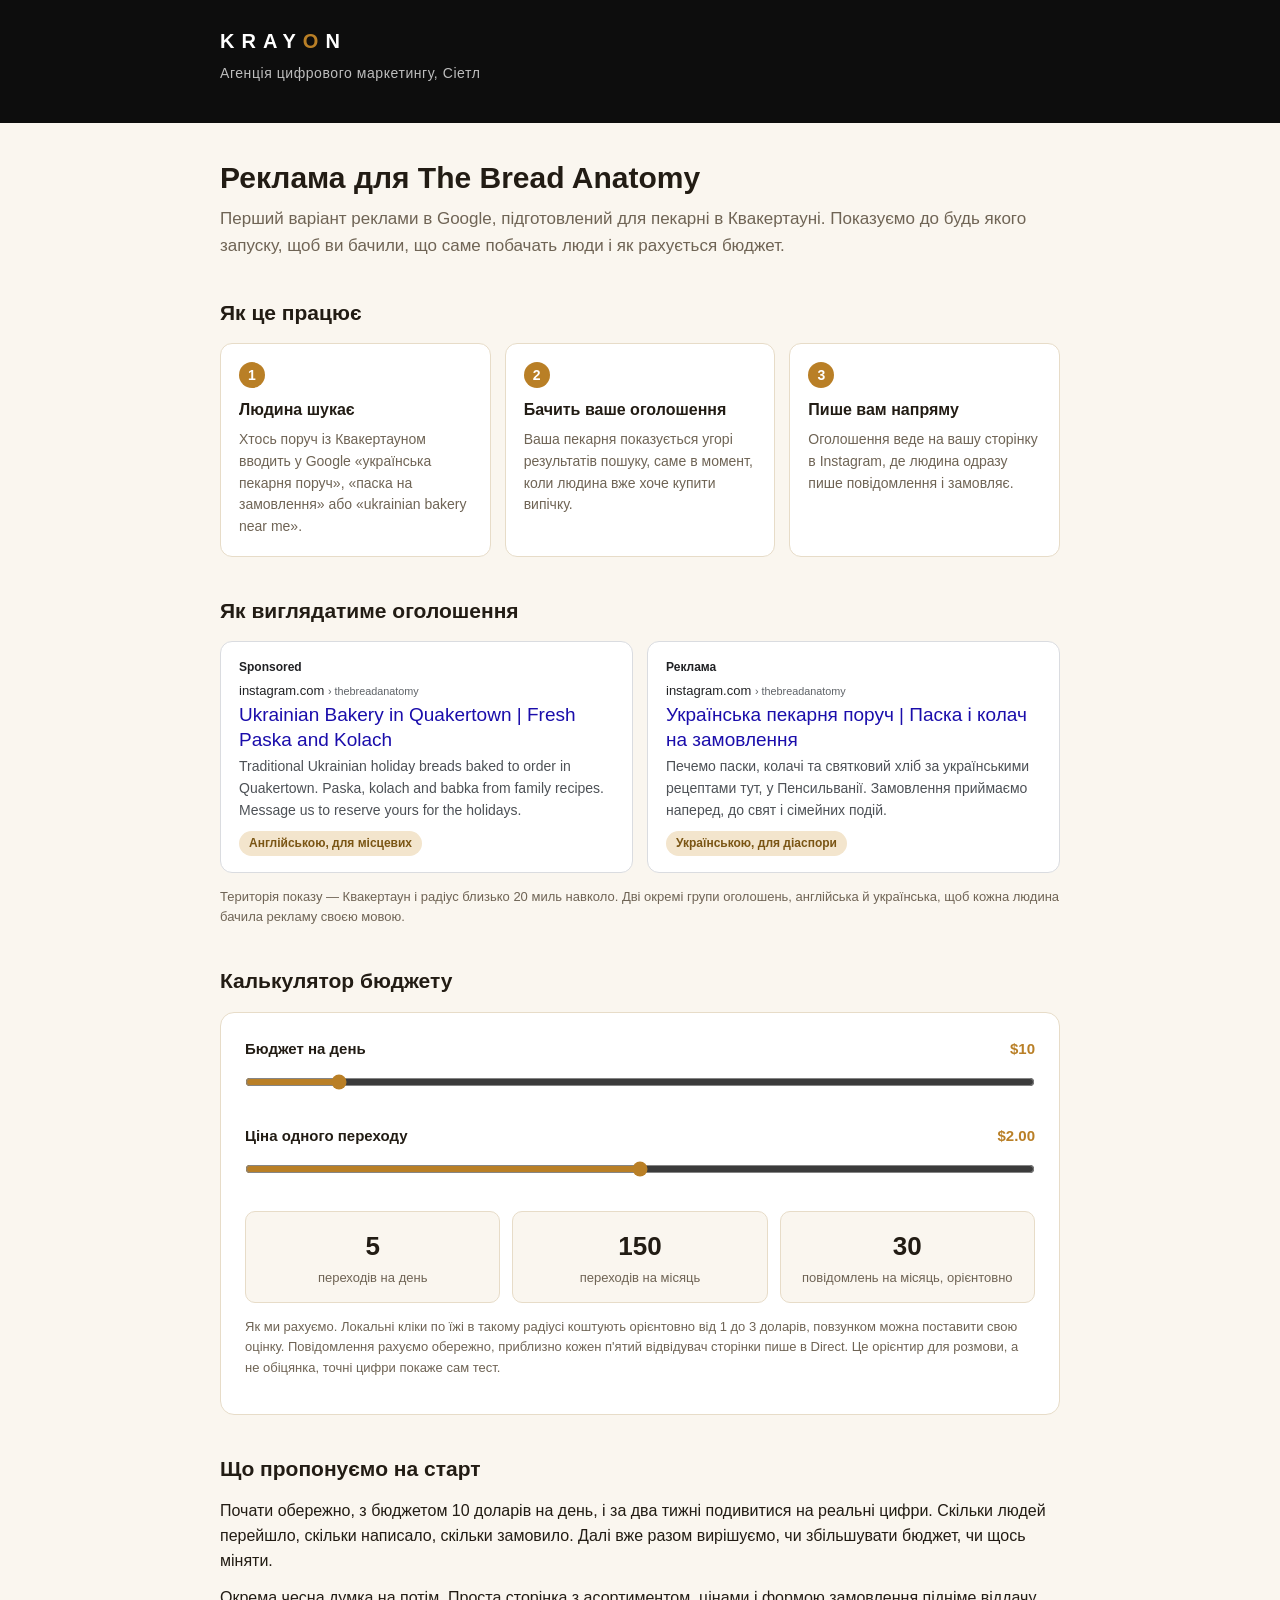
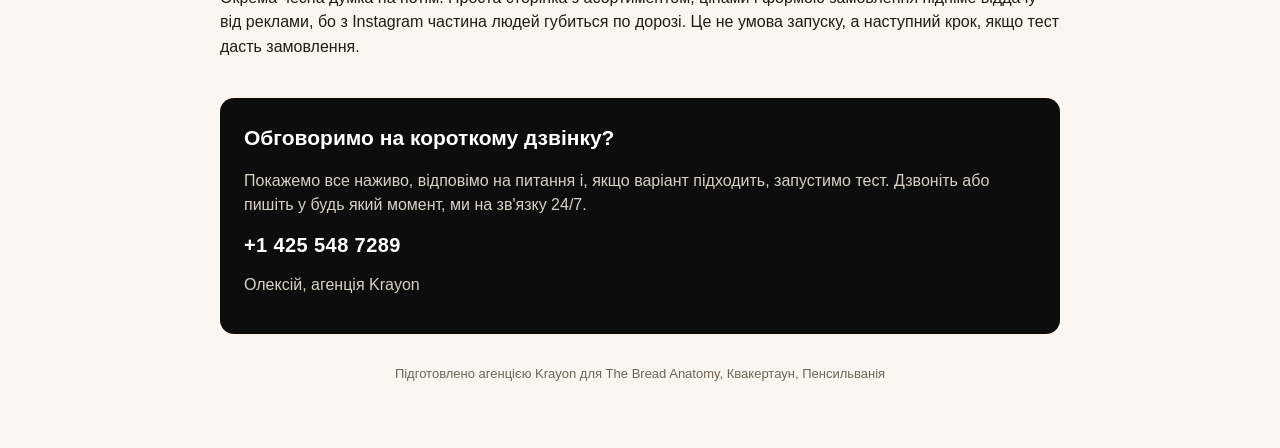
==== presentation/bread-anatomy/index.html @ 9ce0eb6d "Krayon demos site files (small batch 1/1)" ====
<!DOCTYPE html>
<html lang="uk">
<head>
<meta charset="UTF-8">
<meta name="viewport" content="width=device-width, initial-scale=1.0">
<title>Реклама для The Bread Anatomy — презентація Krayon</title>
<style>
  :root{
    --bg:#faf6ef; --card:#ffffff; --ink:#221c14; --muted:#6f6455;
    --accent:#b97f26; --accent-soft:#f3e5cd; --line:#e7dcc8;
    --ad-blue:#1a0dab; --ad-green:#006621;
  }
  *{box-sizing:border-box; margin:0; padding:0;}
  body{font-family:-apple-system,"Segoe UI",Roboto,"Helvetica Neue",Arial,sans-serif; background:var(--bg); color:var(--ink); line-height:1.55;}
  .wrap{max-width:880px; margin:0 auto; padding:0 20px 64px;}
  header{background:#0d0d0d; color:#fff; padding:26px 0; margin-bottom:36px;}
  header .wrap{padding-bottom:0;}
  .logo{font-weight:800; letter-spacing:.35em; font-size:20px;}
  .logo span{color:var(--accent);}
  header p{color:#bdbdbd; font-size:14px; margin-top:6px; letter-spacing:.04em;}
  h1{font-size:30px; line-height:1.25; margin-bottom:10px;}
  .lead{font-size:17px; color:var(--muted); margin-bottom:30px;}
  h2{font-size:21px; margin:38px 0 14px;}
  p{margin-bottom:12px;}
  .steps{display:grid; grid-template-columns:repeat(3,1fr); gap:14px;}
  .step{background:var(--card); border:1px solid var(--line); border-radius:12px; padding:18px;}
  .step .num{display:inline-block; background:var(--accent); color:#fff; width:26px; height:26px; border-radius:50%; text-align:center; line-height:26px; font-weight:700; font-size:14px; margin-bottom:10px;}
  .step h3{font-size:16px; margin-bottom:6px;}
  .step p{font-size:14px; color:var(--muted); margin:0;}
  .ads{display:grid; grid-template-columns:1fr 1fr; gap:14px;}
  .ad{background:#fff; border:1px solid #dadce0; border-radius:12px; padding:16px 18px; font-family:Arial,sans-serif;}
  .ad .sponsored{font-size:12px; font-weight:700; color:#202124; margin-bottom:4px;}
  .ad .url{font-size:13px; color:#202124; margin-bottom:2px;}
  .ad .url small{color:#5f6368;}
  .ad .head{font-size:19px; color:var(--ad-blue); line-height:1.3; margin:2px 0 4px;}
  .ad .desc{font-size:14px; color:#4d5156;}
  .ad .tag{display:inline-block; margin-top:10px; font-size:12px; background:var(--accent-soft); color:#7a5514; border-radius:20px; padding:3px 10px; font-weight:600;}
  .calc{background:var(--card); border:1px solid var(--line); border-radius:14px; padding:24px;}
  .calc .row{margin-bottom:20px;}
  .calc label{display:flex; justify-content:space-between; font-weight:600; font-size:15px; margin-bottom:8px;}
  .calc label output{color:var(--accent); font-weight:800;}
  input[type=range]{width:100%; accent-color:var(--accent); height:28px;}
  .results{display:grid; grid-template-columns:repeat(3,1fr); gap:12px; margin-top:6px;}
  .res{background:var(--bg); border:1px solid var(--line); border-radius:10px; padding:14px; text-align:center;}
  .res .big{font-size:26px; font-weight:800; color:var(--ink);}
  .res .cap{font-size:13px; color:var(--muted); margin-top:2px;}
  .note{font-size:13px; color:var(--muted); margin-top:14px;}
  .next{background:#0d0d0d; color:#f2ede3; border-radius:14px; padding:24px; margin-top:38px;}
  .next h2{color:#fff; margin-top:0;}
  .next p{color:#d8d2c6;}
  .next .phone{font-size:20px; font-weight:800; color:#fff; letter-spacing:.02em;}
  footer{margin-top:30px; font-size:13px; color:var(--muted); text-align:center;}
  @media (max-width:700px){
    .steps,.ads,.results{grid-template-columns:1fr;}
    h1{font-size:25px;}
  }
</style>
</head>
<body>

<header>
  <div class="wrap">
    <div class="logo">KRAY<span>O</span>N</div>
    <p>Агенція цифрового маркетингу, Сіетл</p>
  </div>
</header>

<div class="wrap">

  <h1>Реклама для The Bread Anatomy</h1>
  <p class="lead">Перший варіант реклами в Google, підготовлений для пекарні в Квакертауні. Показуємо до будь якого запуску, щоб ви бачили, що саме побачать люди і як рахується бюджет.</p>

  <h2>Як це працює</h2>
  <div class="steps">
    <div class="step">
      <span class="num">1</span>
      <h3>Людина шукає</h3>
      <p>Хтось поруч із Квакертауном вводить у Google «українська пекарня поруч», «паска на замовлення» або «ukrainian bakery near me».</p>
    </div>
    <div class="step">
      <span class="num">2</span>
      <h3>Бачить ваше оголошення</h3>
      <p>Ваша пекарня показується угорі результатів пошуку, саме в момент, коли людина вже хоче купити випічку.</p>
    </div>
    <div class="step">
      <span class="num">3</span>
      <h3>Пише вам напряму</h3>
      <p>Оголошення веде на вашу сторінку в Instagram, де людина одразу пише повідомлення і замовляє.</p>
    </div>
  </div>

  <h2>Як виглядатиме оголошення</h2>
  <div class="ads">
    <div class="ad">
      <div class="sponsored">Sponsored</div>
      <div class="url">instagram.com <small>› thebreadanatomy</small></div>
      <div class="head">Ukrainian Bakery in Quakertown | Fresh Paska and Kolach</div>
      <div class="desc">Traditional Ukrainian holiday breads baked to order in Quakertown. Paska, kolach and babka from family recipes. Message us to reserve yours for the holidays.</div>
      <span class="tag">Англійською, для місцевих</span>
    </div>
    <div class="ad">
      <div class="sponsored">Реклама</div>
      <div class="url">instagram.com <small>› thebreadanatomy</small></div>
      <div class="head">Українська пекарня поруч | Паска і колач на замовлення</div>
      <div class="desc">Печемо паски, колачі та святковий хліб за українськими рецептами тут, у Пенсильванії. Замовлення приймаємо наперед, до свят і сімейних подій.</div>
      <span class="tag">Українською, для діаспори</span>
    </div>
  </div>
  <p class="note">Територія показу — Квакертаун і радіус близько 20 миль навколо. Дві окремі групи оголошень, англійська й українська, щоб кожна людина бачила рекламу своєю мовою.</p>

  <h2>Калькулятор бюджету</h2>
  <div class="calc">
    <div class="row">
      <label>Бюджет на день <output id="budgetOut">$10</output></label>
      <input type="range" id="budget" min="5" max="50" step="1" value="10">
    </div>
    <div class="row">
      <label>Ціна одного переходу <output id="cpcOut">$2.00</output></label>
      <input type="range" id="cpc" min="1" max="3" step="0.25" value="2">
    </div>
    <div class="results">
      <div class="res"><div class="big" id="clicksDay">5</div><div class="cap">переходів на день</div></div>
      <div class="res"><div class="big" id="clicksMonth">150</div><div class="cap">переходів на місяць</div></div>
      <div class="res"><div class="big" id="msgsMonth">30</div><div class="cap">повідомлень на місяць, орієнтовно</div></div>
    </div>
    <p class="note">Як ми рахуємо. Локальні кліки по їжі в такому радіусі коштують орієнтовно від 1 до 3 доларів, повзунком можна поставити свою оцінку. Повідомлення рахуємо обережно, приблизно кожен п'ятий відвідувач сторінки пише в Direct. Це орієнтир для розмови, а не обіцянка, точні цифри покаже сам тест.</p>
  </div>

  <h2>Що пропонуємо на старт</h2>
  <p>Почати обережно, з бюджетом 10 доларів на день, і за два тижні подивитися на реальні цифри. Скільки людей перейшло, скільки написало, скільки замовило. Далі вже разом вирішуємо, чи збільшувати бюджет, чи щось міняти.</p>
  <p>Окрема чесна думка на потім. Проста сторінка з асортиментом, цінами і формою замовлення підніме віддачу від реклами, бо з Instagram частина людей губиться по дорозі. Це не умова запуску, а наступний крок, якщо тест дасть замовлення.</p>

  <div class="next">
    <h2>Обговоримо на короткому дзвінку?</h2>
    <p>Покажемо все наживо, відповімо на питання і, якщо варіант підходить, запустимо тест. Дзвоніть або пишіть у будь який момент, ми на зв'язку 24/7.</p>
    <p class="phone">+1 425 548 7289</p>
    <p>Олексій, агенція Krayon</p>
  </div>

  <footer>Підготовлено агенцією Krayon для The Bread Anatomy, Квакертаун, Пенсильванія</footer>

</div>

<script>
  var budget = document.getElementById('budget');
  var cpc = document.getElementById('cpc');
  function fmt(n){ return n.toLocaleString('uk-UA'); }
  function calc(){
    var b = parseFloat(budget.value);
    var c = parseFloat(cpc.value);
    document.getElementById('budgetOut').textContent = '$' + b;
    document.getElementById('cpcOut').textContent = '$' + c.toFixed(2);
    var perDay = b / c;
    var perMonth = perDay * 30;
    document.getElementById('clicksDay').textContent = fmt(Math.round(perDay));
    document.getElementById('clicksMonth').textContent = fmt(Math.round(perMonth));
    document.getElementById('msgsMonth').textContent = fmt(Math.round(perMonth / 5));
  }
  budget.addEventListener('input', calc);
  cpc.addEventListener('input', calc);
  calc();
</script>

</body>
</html>
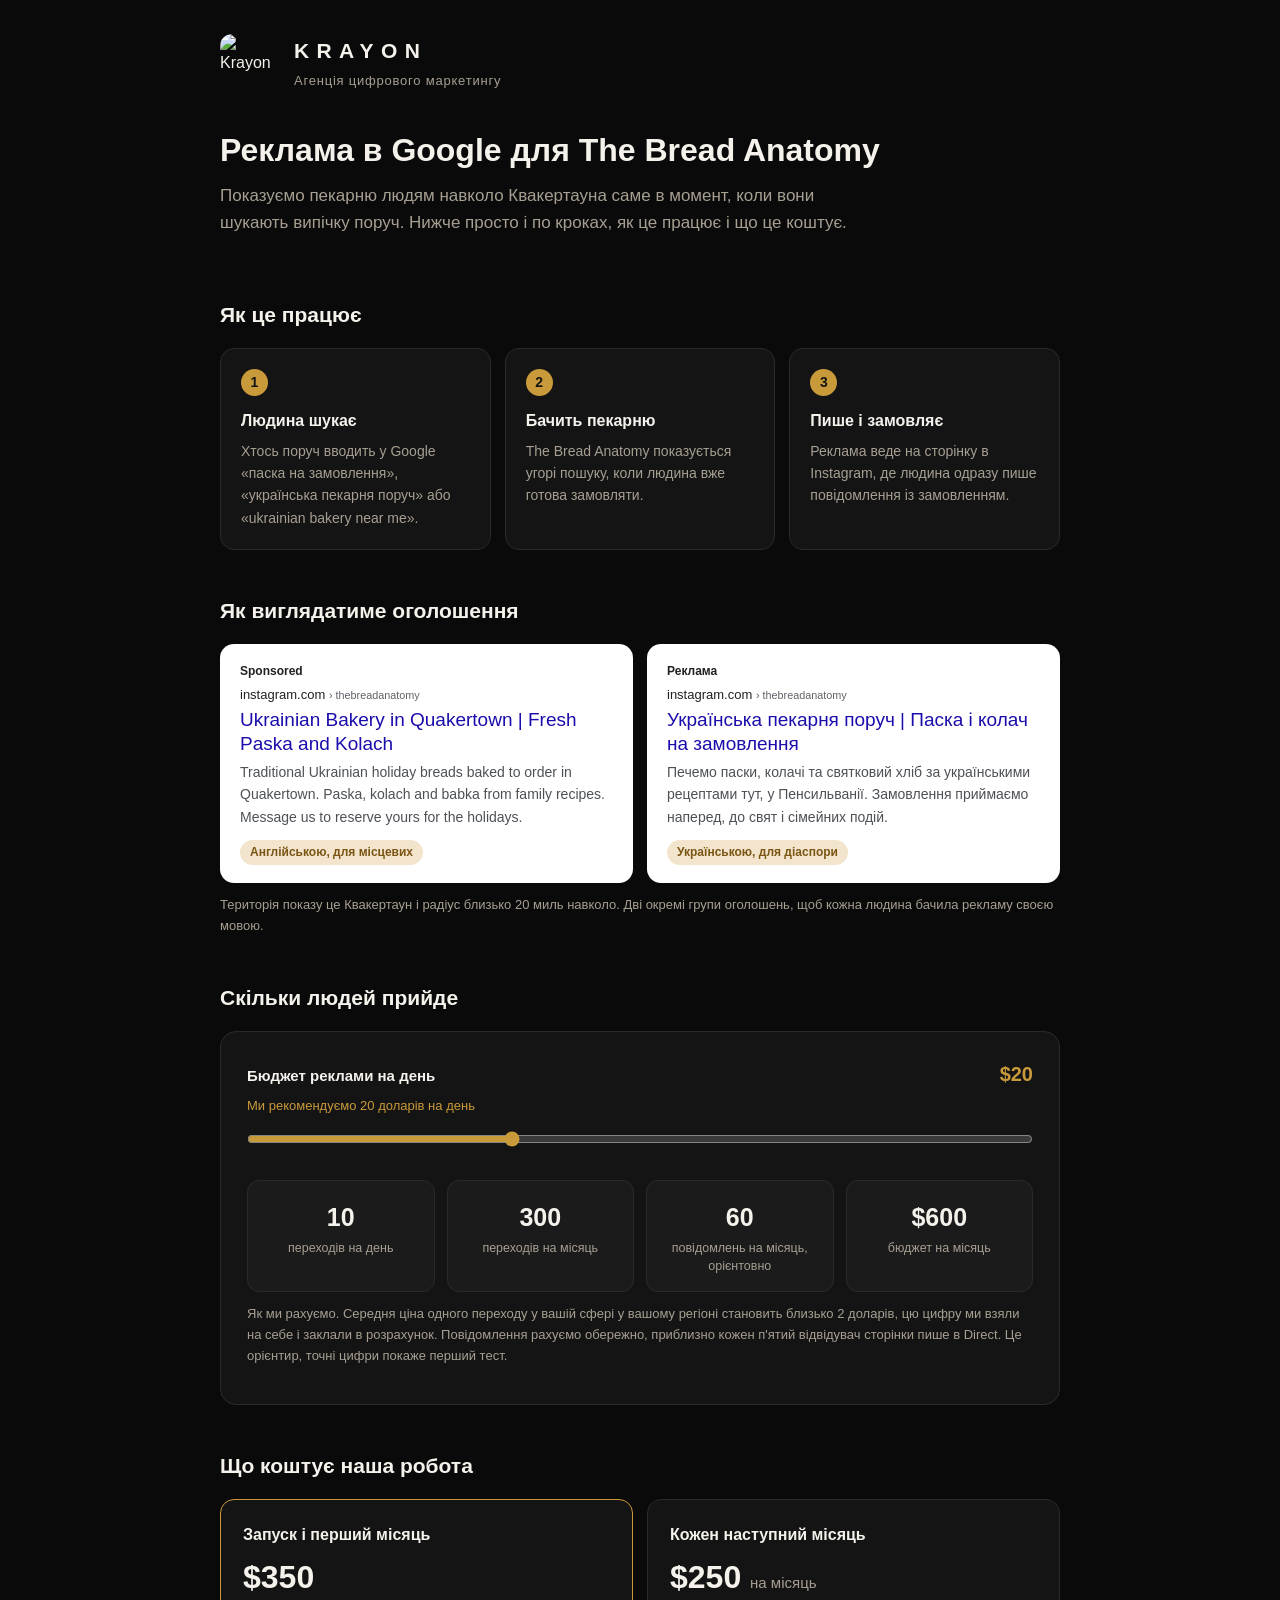
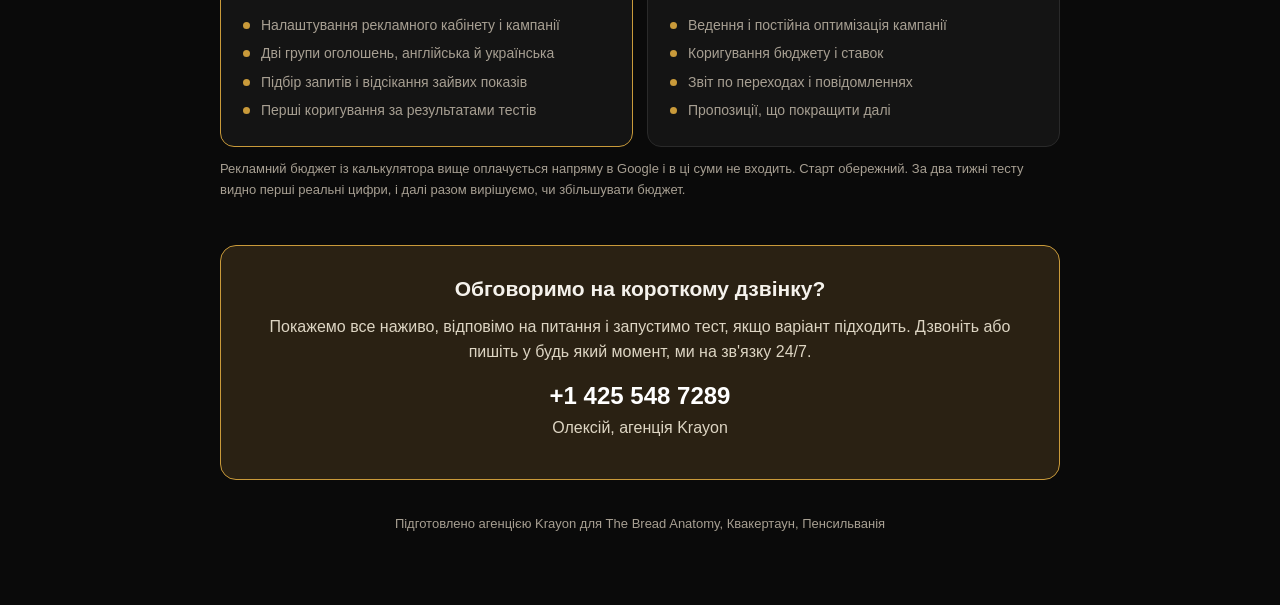
==== commit 83f8e6c8: "Rebuild Bread Anatomy presentation in Krayon style with pricing" ====
--- a/presentation/bread-anatomy/index.html
+++ b/presentation/bread-anatomy/index.html
@@ -3,89 +3,97 @@
 <head>
 <meta charset="UTF-8">
 <meta name="viewport" content="width=device-width, initial-scale=1.0">
-<title>Реклама для The Bread Anatomy — презентація Krayon</title>
+<title>Реклама для The Bread Anatomy — Krayon</title>
 <style>
   :root{
-    --bg:#faf6ef; --card:#ffffff; --ink:#221c14; --muted:#6f6455;
-    --accent:#b97f26; --accent-soft:#f3e5cd; --line:#e7dcc8;
-    --ad-blue:#1a0dab; --ad-green:#006621;
+    --bg:#0a0a0a; --card:#141414; --card2:#1b1b1b; --line:#2a2a2a;
+    --ink:#f5f2ec; --muted:#a79f92; --accent:#c99a3a; --accent-soft:#2a2113;
   }
   *{box-sizing:border-box; margin:0; padding:0;}
-  body{font-family:-apple-system,"Segoe UI",Roboto,"Helvetica Neue",Arial,sans-serif; background:var(--bg); color:var(--ink); line-height:1.55;}
-  .wrap{max-width:880px; margin:0 auto; padding:0 20px 64px;}
-  header{background:#0d0d0d; color:#fff; padding:26px 0; margin-bottom:36px;}
-  header .wrap{padding-bottom:0;}
-  .logo{font-weight:800; letter-spacing:.35em; font-size:20px;}
-  .logo span{color:var(--accent);}
-  header p{color:#bdbdbd; font-size:14px; margin-top:6px; letter-spacing:.04em;}
-  h1{font-size:30px; line-height:1.25; margin-bottom:10px;}
-  .lead{font-size:17px; color:var(--muted); margin-bottom:30px;}
-  h2{font-size:21px; margin:38px 0 14px;}
-  p{margin-bottom:12px;}
+  body{font-family:-apple-system,"Segoe UI",Roboto,"Helvetica Neue",Arial,sans-serif; background:var(--bg); color:var(--ink); line-height:1.6;}
+  .wrap{max-width:880px; margin:0 auto; padding:0 20px 70px;}
+  header{padding:34px 0 8px; display:flex; align-items:center; gap:16px;}
+  header img{width:58px; height:58px; border-radius:12px; display:block;}
+  .wordmark{font-weight:800; letter-spacing:.35em; font-size:21px;}
+  .wordmark small{display:block; letter-spacing:.06em; font-weight:400; font-size:13px; color:var(--muted); margin-top:3px;}
+  .hero{padding:30px 0 6px;}
+  h1{font-size:32px; line-height:1.25; margin-bottom:12px;}
+  .lead{font-size:17px; color:var(--muted); max-width:640px;}
+  h2{font-size:21px; margin:44px 0 16px;}
+  p{margin-bottom:12px; color:#e8e3d9;}
   .steps{display:grid; grid-template-columns:repeat(3,1fr); gap:14px;}
-  .step{background:var(--card); border:1px solid var(--line); border-radius:12px; padding:18px;}
-  .step .num{display:inline-block; background:var(--accent); color:#fff; width:26px; height:26px; border-radius:50%; text-align:center; line-height:26px; font-weight:700; font-size:14px; margin-bottom:10px;}
+  .step{background:var(--card); border:1px solid var(--line); border-radius:14px; padding:20px;}
+  .step .num{display:inline-block; background:var(--accent); color:#141414; width:27px; height:27px; border-radius:50%; text-align:center; line-height:27px; font-weight:800; font-size:14px; margin-bottom:12px;}
   .step h3{font-size:16px; margin-bottom:6px;}
   .step p{font-size:14px; color:var(--muted); margin:0;}
   .ads{display:grid; grid-template-columns:1fr 1fr; gap:14px;}
-  .ad{background:#fff; border:1px solid #dadce0; border-radius:12px; padding:16px 18px; font-family:Arial,sans-serif;}
-  .ad .sponsored{font-size:12px; font-weight:700; color:#202124; margin-bottom:4px;}
-  .ad .url{font-size:13px; color:#202124; margin-bottom:2px;}
+  .ad{background:#fff; border-radius:14px; padding:18px 20px; font-family:Arial,sans-serif; color:#202124;}
+  .ad .sponsored{font-size:12px; font-weight:700; margin-bottom:4px;}
+  .ad .url{font-size:13px;}
   .ad .url small{color:#5f6368;}
-  .ad .head{font-size:19px; color:var(--ad-blue); line-height:1.3; margin:2px 0 4px;}
-  .ad .desc{font-size:14px; color:#4d5156;}
-  .ad .tag{display:inline-block; margin-top:10px; font-size:12px; background:var(--accent-soft); color:#7a5514; border-radius:20px; padding:3px 10px; font-weight:600;}
-  .calc{background:var(--card); border:1px solid var(--line); border-radius:14px; padding:24px;}
-  .calc .row{margin-bottom:20px;}
-  .calc label{display:flex; justify-content:space-between; font-weight:600; font-size:15px; margin-bottom:8px;}
-  .calc label output{color:var(--accent); font-weight:800;}
-  input[type=range]{width:100%; accent-color:var(--accent); height:28px;}
-  .results{display:grid; grid-template-columns:repeat(3,1fr); gap:12px; margin-top:6px;}
-  .res{background:var(--bg); border:1px solid var(--line); border-radius:10px; padding:14px; text-align:center;}
-  .res .big{font-size:26px; font-weight:800; color:var(--ink);}
-  .res .cap{font-size:13px; color:var(--muted); margin-top:2px;}
-  .note{font-size:13px; color:var(--muted); margin-top:14px;}
-  .next{background:#0d0d0d; color:#f2ede3; border-radius:14px; padding:24px; margin-top:38px;}
-  .next h2{color:#fff; margin-top:0;}
-  .next p{color:#d8d2c6;}
-  .next .phone{font-size:20px; font-weight:800; color:#fff; letter-spacing:.02em;}
-  footer{margin-top:30px; font-size:13px; color:var(--muted); text-align:center;}
+  .ad .head{font-size:19px; color:#1a0dab; line-height:1.3; margin:2px 0 4px;}
+  .ad .desc{font-size:14px; color:#4d5156; margin:0;}
+  .ad .tag{display:inline-block; margin-top:12px; font-size:12px; background:#f3e5cd; color:#7a5514; border-radius:20px; padding:3px 10px; font-weight:600;}
+  .fineprint{font-size:13px; color:var(--muted); margin-top:12px;}
+  .calc{background:var(--card); border:1px solid var(--line); border-radius:16px; padding:26px;}
+  .calc label{display:flex; justify-content:space-between; align-items:baseline; font-weight:600; font-size:15px; margin-bottom:6px;}
+  .calc label output{color:var(--accent); font-weight:800; font-size:20px;}
+  .rec{font-size:13px; color:var(--accent); margin-bottom:8px;}
+  input[type=range]{width:100%; accent-color:var(--accent); height:30px;}
+  .results{display:grid; grid-template-columns:repeat(4,1fr); gap:12px; margin-top:18px;}
+  .res{background:var(--card2); border:1px solid var(--line); border-radius:12px; padding:16px 10px; text-align:center;}
+  .res .big{font-size:25px; font-weight:800;}
+  .res .cap{font-size:12.5px; color:var(--muted); margin-top:3px; line-height:1.4;}
+  .prices{display:grid; grid-template-columns:1fr 1fr; gap:14px;}
+  .price{background:var(--card); border:1px solid var(--line); border-radius:14px; padding:22px;}
+  .price.main{border-color:var(--accent);}
+  .price .amount{font-size:32px; font-weight:800; margin:4px 0 8px;}
+  .price .amount small{font-size:15px; color:var(--muted); font-weight:400;}
+  .price h3{font-size:16px;}
+  .price ul{list-style:none; margin-top:8px;}
+  .price li{font-size:14px; color:var(--muted); padding:3px 0 3px 18px; position:relative;}
+  .price li:before{content:""; position:absolute; left:0; top:11px; width:7px; height:7px; border-radius:50%; background:var(--accent);}
+  .cta{background:var(--accent-soft); border:1px solid var(--accent); border-radius:16px; padding:26px; margin-top:44px; text-align:center;}
+  .cta h2{margin:0 0 8px;}
+  .cta p{color:#ddd5c3;}
+  .cta .phone{font-size:24px; font-weight:800; color:#fff; margin-top:10px;}
+  footer{margin-top:34px; font-size:13px; color:var(--muted); text-align:center;}
   @media (max-width:700px){
-    .steps,.ads,.results{grid-template-columns:1fr;}
-    h1{font-size:25px;}
+    .steps,.ads,.prices{grid-template-columns:1fr;}
+    .results{grid-template-columns:1fr 1fr;}
+    h1{font-size:26px;}
   }
 </style>
 </head>
 <body>
-
-<header>
-  <div class="wrap">
-    <div class="logo">KRAY<span>O</span>N</div>
-    <p>Агенція цифрового маркетингу, Сіетл</p>
-  </div>
-</header>
-
 <div class="wrap">
 
-  <h1>Реклама для The Bread Anatomy</h1>
-  <p class="lead">Перший варіант реклами в Google, підготовлений для пекарні в Квакертауні. Показуємо до будь якого запуску, щоб ви бачили, що саме побачать люди і як рахується бюджет.</p>
+  <header>
+    <img src="logo.jpg" alt="Krayon">
+    <div class="wordmark">KRAYON<small>Агенція цифрового маркетингу</small></div>
+  </header>
+
+  <div class="hero">
+    <h1>Реклама в Google для The Bread Anatomy</h1>
+    <p class="lead">Показуємо пекарню людям навколо Квакертауна саме в момент, коли вони шукають випічку поруч. Нижче просто і по кроках, як це працює і що це коштує.</p>
+  </div>
 
   <h2>Як це працює</h2>
   <div class="steps">
     <div class="step">
       <span class="num">1</span>
       <h3>Людина шукає</h3>
-      <p>Хтось поруч із Квакертауном вводить у Google «українська пекарня поруч», «паска на замовлення» або «ukrainian bakery near me».</p>
+      <p>Хтось поруч вводить у Google «паска на замовлення», «українська пекарня поруч» або «ukrainian bakery near me».</p>
     </div>
     <div class="step">
       <span class="num">2</span>
-      <h3>Бачить ваше оголошення</h3>
-      <p>Ваша пекарня показується угорі результатів пошуку, саме в момент, коли людина вже хоче купити випічку.</p>
+      <h3>Бачить пекарню</h3>
+      <p>The Bread Anatomy показується угорі пошуку, коли людина вже готова замовляти.</p>
     </div>
     <div class="step">
       <span class="num">3</span>
-      <h3>Пише вам напряму</h3>
-      <p>Оголошення веде на вашу сторінку в Instagram, де людина одразу пише повідомлення і замовляє.</p>
+      <h3>Пише і замовляє</h3>
+      <p>Реклама веде на сторінку в Instagram, де людина одразу пише повідомлення із замовленням.</p>
     </div>
   </div>
 
@@ -95,45 +103,62 @@
       <div class="sponsored">Sponsored</div>
       <div class="url">instagram.com <small>› thebreadanatomy</small></div>
       <div class="head">Ukrainian Bakery in Quakertown | Fresh Paska and Kolach</div>
-      <div class="desc">Traditional Ukrainian holiday breads baked to order in Quakertown. Paska, kolach and babka from family recipes. Message us to reserve yours for the holidays.</div>
+      <p class="desc">Traditional Ukrainian holiday breads baked to order in Quakertown. Paska, kolach and babka from family recipes. Message us to reserve yours for the holidays.</p>
       <span class="tag">Англійською, для місцевих</span>
     </div>
     <div class="ad">
       <div class="sponsored">Реклама</div>
       <div class="url">instagram.com <small>› thebreadanatomy</small></div>
       <div class="head">Українська пекарня поруч | Паска і колач на замовлення</div>
-      <div class="desc">Печемо паски, колачі та святковий хліб за українськими рецептами тут, у Пенсильванії. Замовлення приймаємо наперед, до свят і сімейних подій.</div>
+      <p class="desc">Печемо паски, колачі та святковий хліб за українськими рецептами тут, у Пенсильванії. Замовлення приймаємо наперед, до свят і сімейних подій.</p>
       <span class="tag">Українською, для діаспори</span>
     </div>
   </div>
-  <p class="note">Територія показу — Квакертаун і радіус близько 20 миль навколо. Дві окремі групи оголошень, англійська й українська, щоб кожна людина бачила рекламу своєю мовою.</p>
+  <p class="fineprint">Територія показу це Квакертаун і радіус близько 20 миль навколо. Дві окремі групи оголошень, щоб кожна людина бачила рекламу своєю мовою.</p>
 
-  <h2>Калькулятор бюджету</h2>
+  <h2>Скільки людей прийде</h2>
   <div class="calc">
-    <div class="row">
-      <label>Бюджет на день <output id="budgetOut">$10</output></label>
-      <input type="range" id="budget" min="5" max="50" step="1" value="10">
+    <label>Бюджет реклами на день <output id="budgetOut">$20</output></label>
+    <div class="rec">Ми рекомендуємо 20 доларів на день</div>
+    <input type="range" id="budget" min="10" max="40" step="1" value="20">
+    <div class="results">
+      <div class="res"><div class="big" id="clicksDay">10</div><div class="cap">переходів на день</div></div>
+      <div class="res"><div class="big" id="clicksMonth">300</div><div class="cap">переходів на місяць</div></div>
+      <div class="res"><div class="big" id="msgsMonth">60</div><div class="cap">повідомлень на місяць, орієнтовно</div></div>
+      <div class="res"><div class="big" id="spendMonth">$600</div><div class="cap">бюджет на місяць</div></div>
     </div>
-    <div class="row">
-      <label>Ціна одного переходу <output id="cpcOut">$2.00</output></label>
-      <input type="range" id="cpc" min="1" max="3" step="0.25" value="2">
-    </div>
-    <div class="results">
-      <div class="res"><div class="big" id="clicksDay">5</div><div class="cap">переходів на день</div></div>
-      <div class="res"><div class="big" id="clicksMonth">150</div><div class="cap">переходів на місяць</div></div>
-      <div class="res"><div class="big" id="msgsMonth">30</div><div class="cap">повідомлень на місяць, орієнтовно</div></div>
-    </div>
-    <p class="note">Як ми рахуємо. Локальні кліки по їжі в такому радіусі коштують орієнтовно від 1 до 3 доларів, повзунком можна поставити свою оцінку. Повідомлення рахуємо обережно, приблизно кожен п'ятий відвідувач сторінки пише в Direct. Це орієнтир для розмови, а не обіцянка, точні цифри покаже сам тест.</p>
+    <p class="fineprint">Як ми рахуємо. Середня ціна одного переходу у вашій сфері у вашому регіоні становить близько 2 доларів, цю цифру ми взяли на себе і заклали в розрахунок. Повідомлення рахуємо обережно, приблизно кожен п'ятий відвідувач сторінки пише в Direct. Це орієнтир, точні цифри покаже перший тест.</p>
   </div>
 
-  <h2>Що пропонуємо на старт</h2>
-  <p>Почати обережно, з бюджетом 10 доларів на день, і за два тижні подивитися на реальні цифри. Скільки людей перейшло, скільки написало, скільки замовило. Далі вже разом вирішуємо, чи збільшувати бюджет, чи щось міняти.</p>
-  <p>Окрема чесна думка на потім. Проста сторінка з асортиментом, цінами і формою замовлення підніме віддачу від реклами, бо з Instagram частина людей губиться по дорозі. Це не умова запуску, а наступний крок, якщо тест дасть замовлення.</p>
+  <h2>Що коштує наша робота</h2>
+  <div class="prices">
+    <div class="price main">
+      <h3>Запуск і перший місяць</h3>
+      <div class="amount">$350</div>
+      <ul>
+        <li>Налаштування рекламного кабінету і кампанії</li>
+        <li>Дві групи оголошень, англійська й українська</li>
+        <li>Підбір запитів і відсікання зайвих показів</li>
+        <li>Перші коригування за результатами тестів</li>
+      </ul>
+    </div>
+    <div class="price">
+      <h3>Кожен наступний місяць</h3>
+      <div class="amount">$250 <small>на місяць</small></div>
+      <ul>
+        <li>Ведення і постійна оптимізація кампанії</li>
+        <li>Коригування бюджету і ставок</li>
+        <li>Звіт по переходах і повідомленнях</li>
+        <li>Пропозиції, що покращити далі</li>
+      </ul>
+    </div>
+  </div>
+  <p class="fineprint">Рекламний бюджет із калькулятора вище оплачується напряму в Google і в ці суми не входить. Старт обережний. За два тижні тесту видно перші реальні цифри, і далі разом вирішуємо, чи збільшувати бюджет.</p>
 
-  <div class="next">
+  <div class="cta">
     <h2>Обговоримо на короткому дзвінку?</h2>
-    <p>Покажемо все наживо, відповімо на питання і, якщо варіант підходить, запустимо тест. Дзвоніть або пишіть у будь який момент, ми на зв'язку 24/7.</p>
-    <p class="phone">+1 425 548 7289</p>
+    <p>Покажемо все наживо, відповімо на питання і запустимо тест, якщо варіант підходить. Дзвоніть або пишіть у будь який момент, ми на зв'язку 24/7.</p>
+    <div class="phone">+1 425 548 7289</div>
     <p>Олексій, агенція Krayon</p>
   </div>
 
@@ -143,21 +168,19 @@
 
 <script>
   var budget = document.getElementById('budget');
-  var cpc = document.getElementById('cpc');
+  var CPC = 2;
   function fmt(n){ return n.toLocaleString('uk-UA'); }
   function calc(){
     var b = parseFloat(budget.value);
-    var c = parseFloat(cpc.value);
     document.getElementById('budgetOut').textContent = '$' + b;
-    document.getElementById('cpcOut').textContent = '$' + c.toFixed(2);
-    var perDay = b / c;
+    var perDay = b / CPC;
     var perMonth = perDay * 30;
     document.getElementById('clicksDay').textContent = fmt(Math.round(perDay));
     document.getElementById('clicksMonth').textContent = fmt(Math.round(perMonth));
     document.getElementById('msgsMonth').textContent = fmt(Math.round(perMonth / 5));
+    document.getElementById('spendMonth').textContent = '$' + fmt(Math.round(b * 30));
   }
   budget.addEventListener('input', calc);
-  cpc.addEventListener('input', calc);
   calc();
 </script>
 
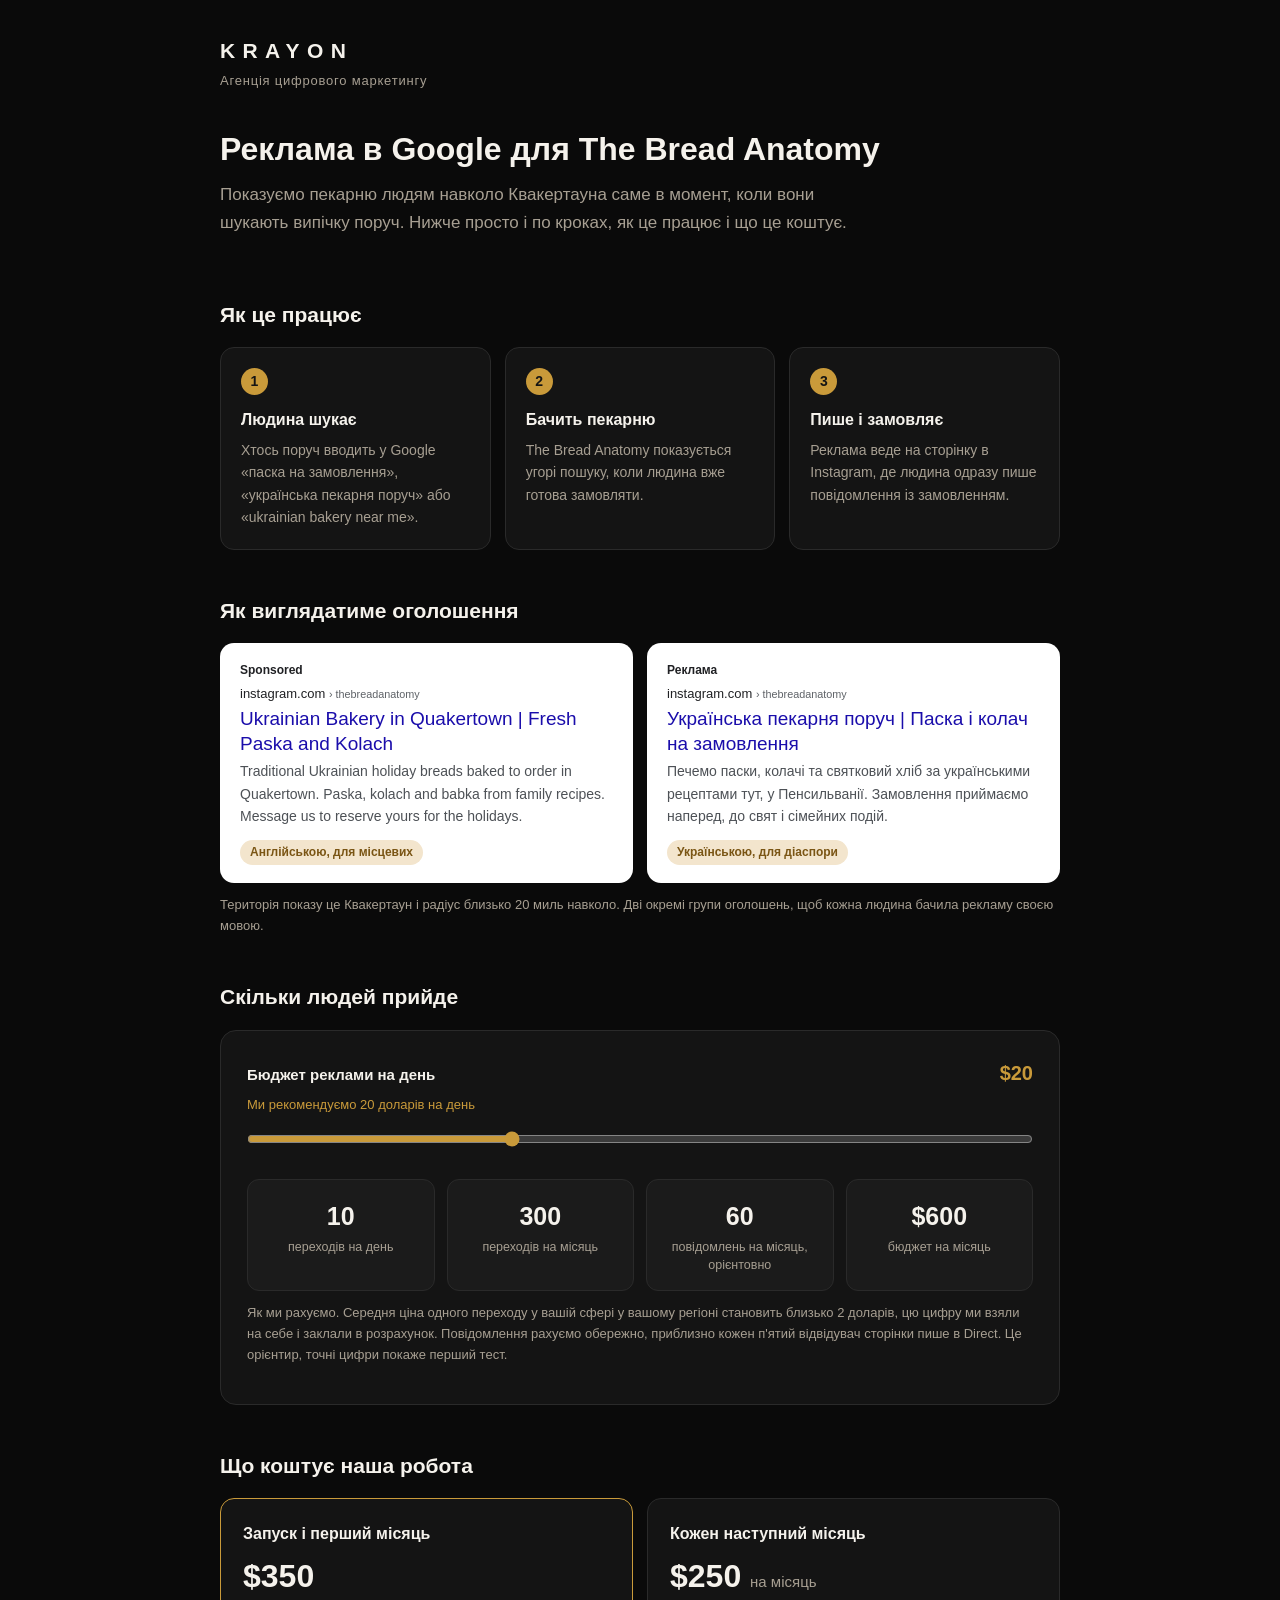
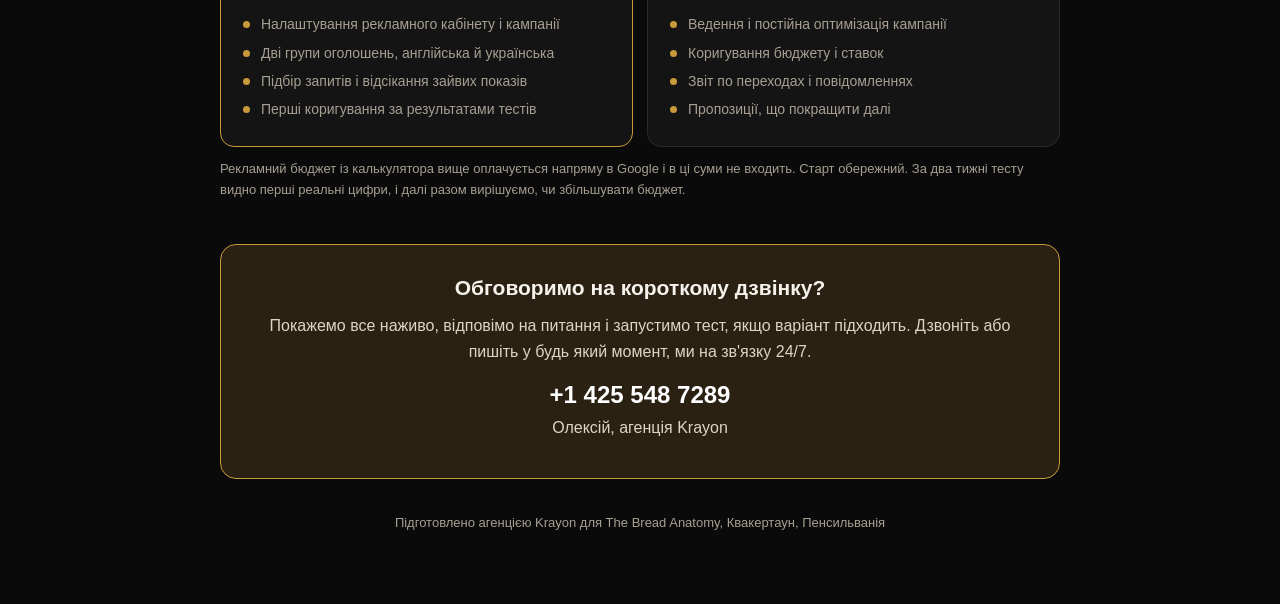
==== commit 002abad2: "Graceful fallback if logo file is missing" ====
--- a/presentation/bread-anatomy/index.html
+++ b/presentation/bread-anatomy/index.html
@@ -69,7 +69,7 @@
 <div class="wrap">
 
   <header>
-    <img src="logo.jpg" alt="Krayon">
+    <img src="logo.jpg" alt="Krayon" onerror="this.style.display='none'">
     <div class="wordmark">KRAYON<small>Агенція цифрового маркетингу</small></div>
   </header>
 
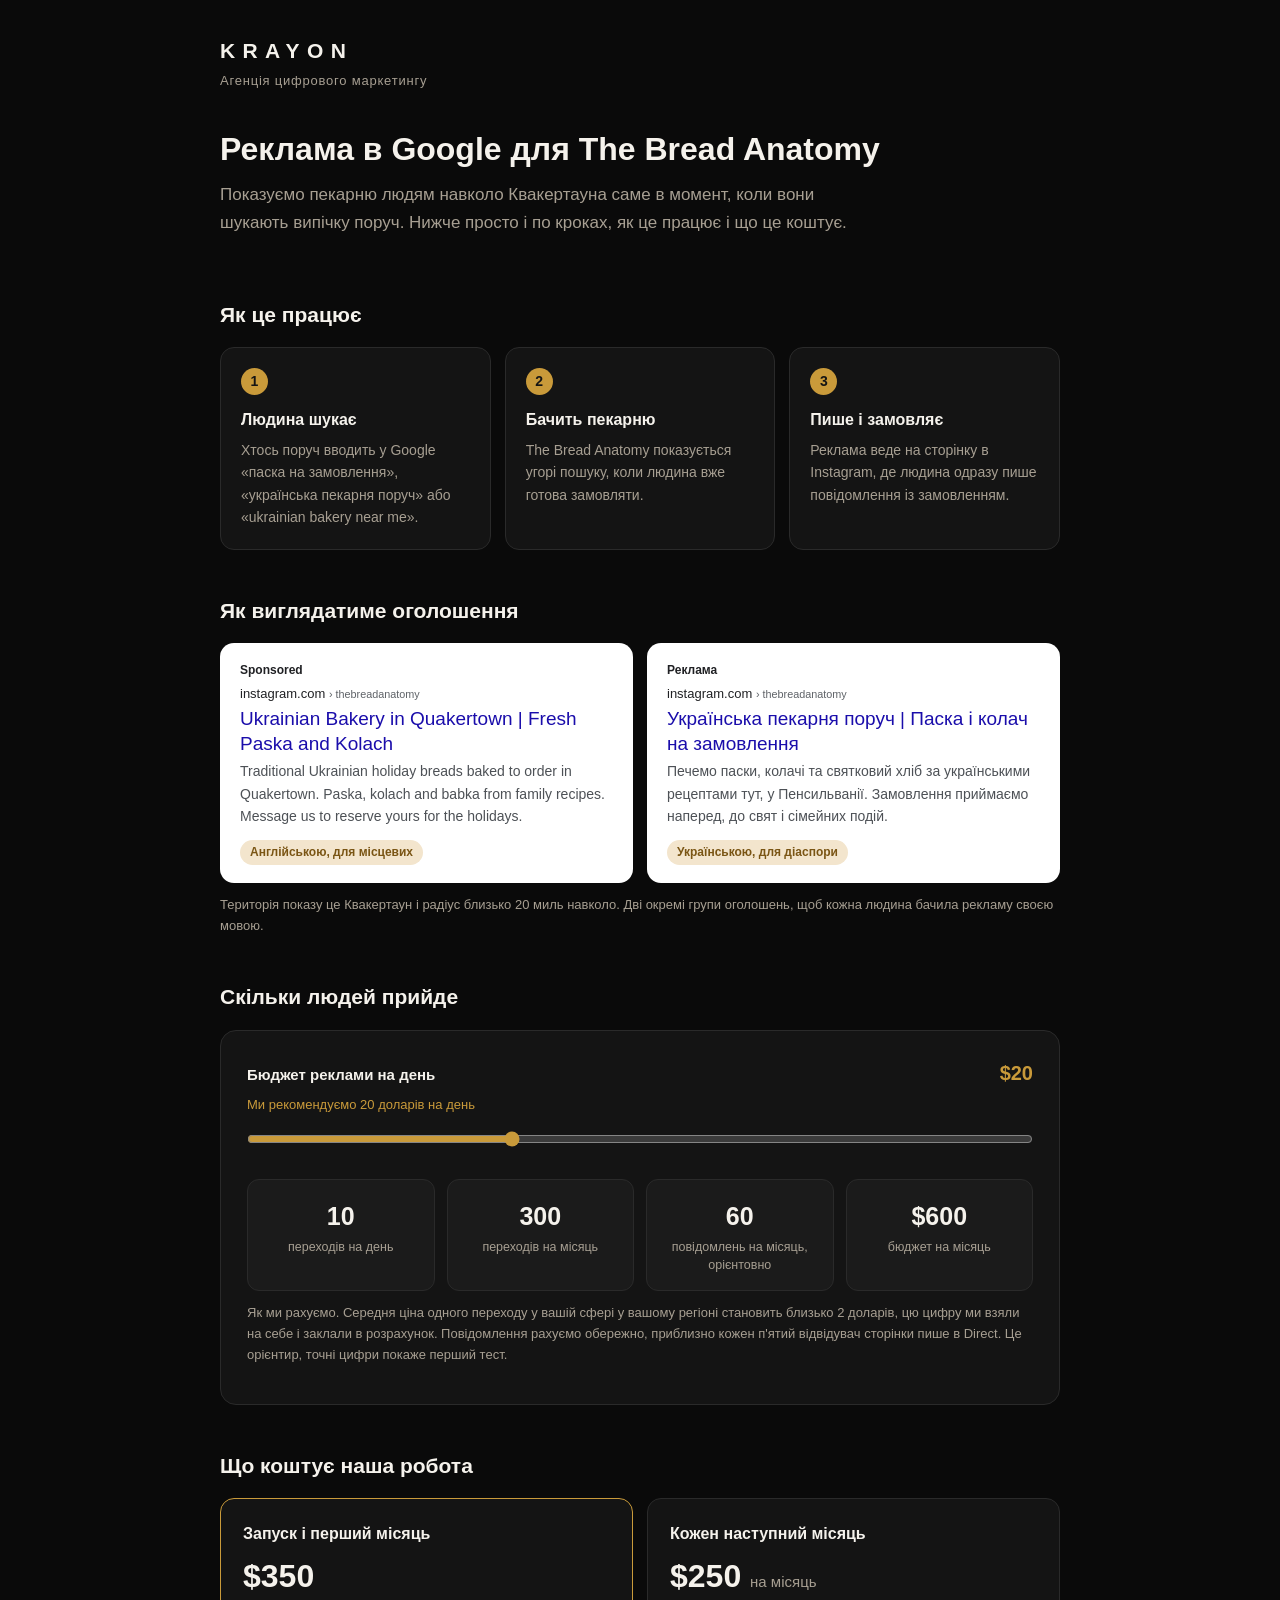
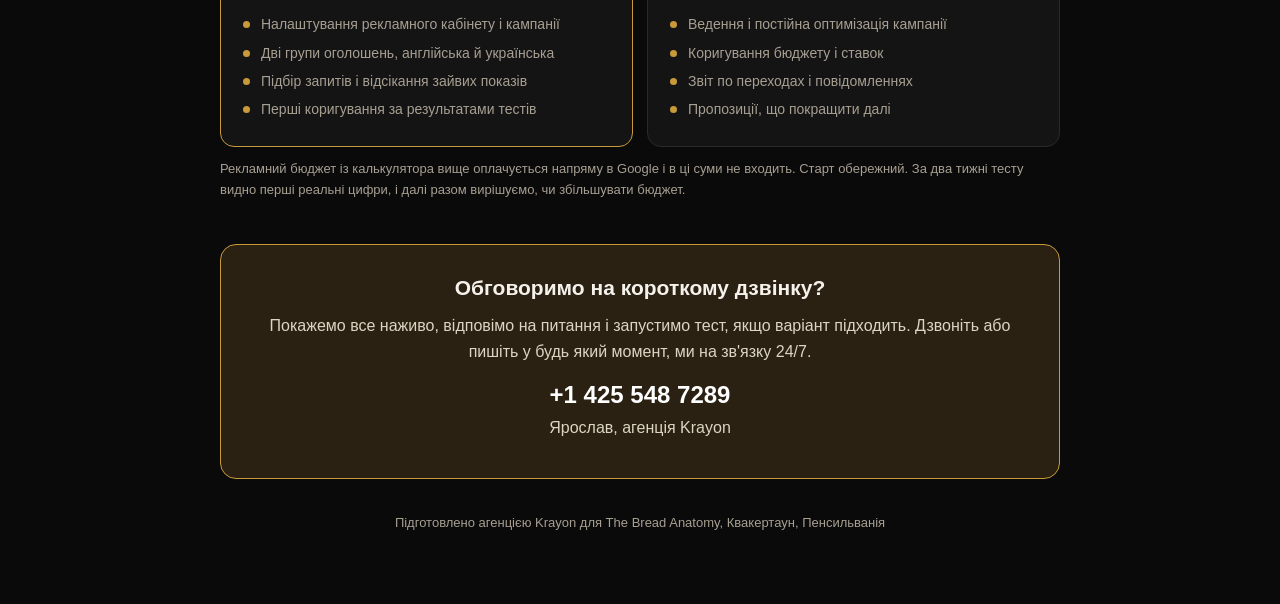
==== commit 5adf4f3b: "Sign the contact block as Yaroslav (his phone number)" ====
--- a/presentation/bread-anatomy/index.html
+++ b/presentation/bread-anatomy/index.html
@@ -159,7 +159,7 @@
     <h2>Обговоримо на короткому дзвінку?</h2>
     <p>Покажемо все наживо, відповімо на питання і запустимо тест, якщо варіант підходить. Дзвоніть або пишіть у будь який момент, ми на зв'язку 24/7.</p>
     <div class="phone">+1 425 548 7289</div>
-    <p>Олексій, агенція Krayon</p>
+    <p>Ярослав, агенція Krayon</p>
   </div>
 
   <footer>Підготовлено агенцією Krayon для The Bread Anatomy, Квакертаун, Пенсильванія</footer>
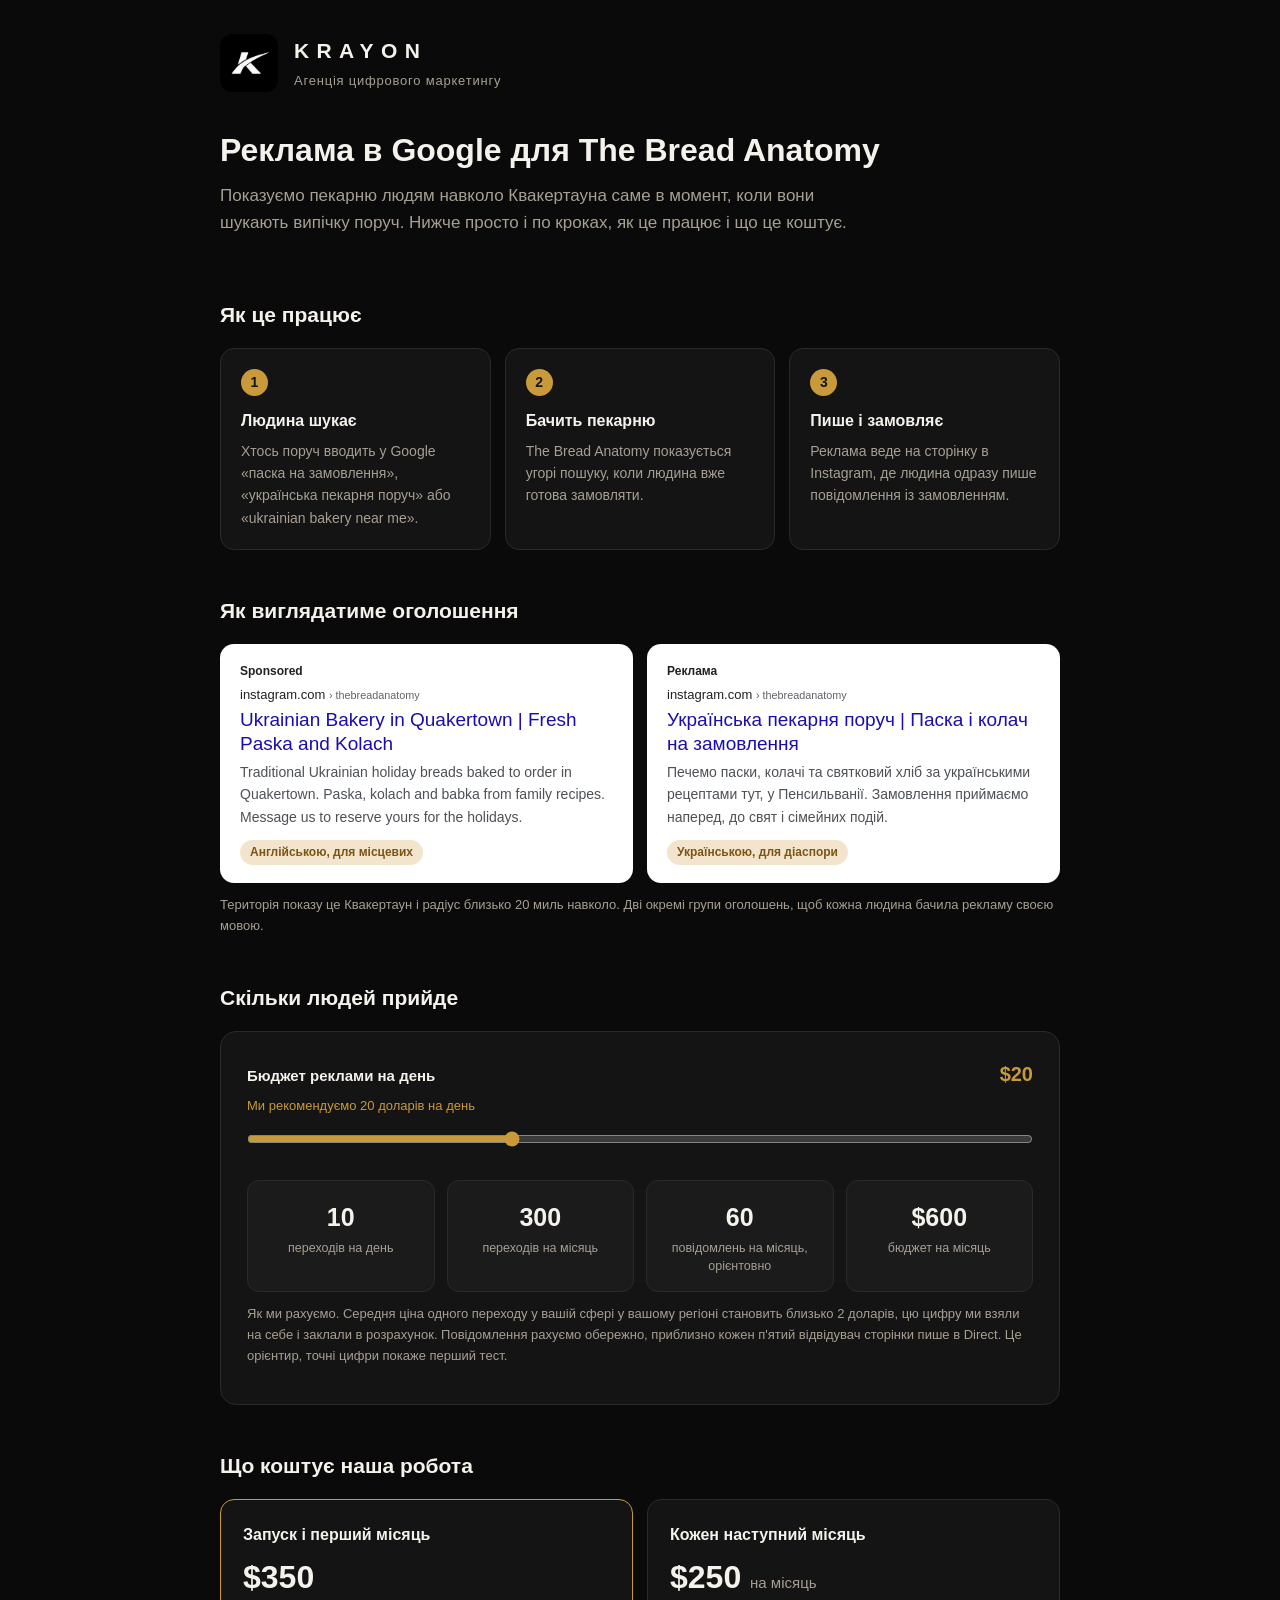
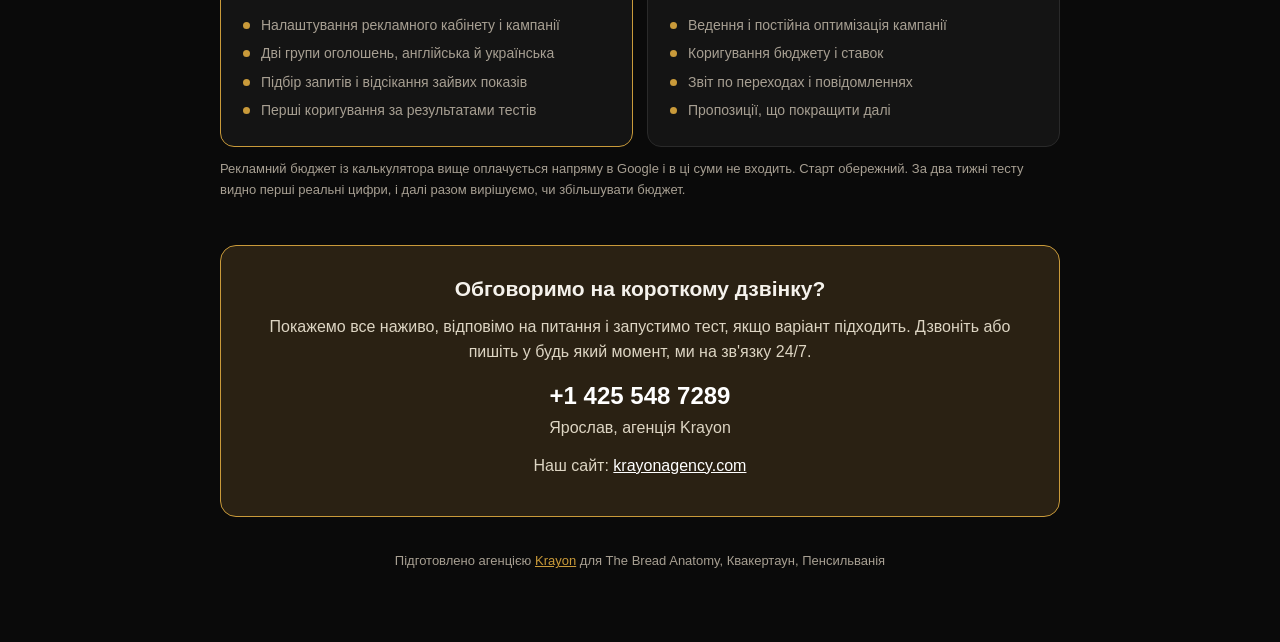
==== commit 632f006c: "Embed Krayon logo and add website links" ====
--- a/presentation/bread-anatomy/index.html
+++ b/presentation/bread-anatomy/index.html
@@ -69,7 +69,7 @@
 <div class="wrap">
 
   <header>
-    <img src="logo.jpg" alt="Krayon" onerror="this.style.display='none'">
+    <img src="[data-uri]" alt="Krayon">
     <div class="wordmark">KRAYON<small>Агенція цифрового маркетингу</small></div>
   </header>
 
@@ -160,9 +160,10 @@
     <p>Покажемо все наживо, відповімо на питання і запустимо тест, якщо варіант підходить. Дзвоніть або пишіть у будь який момент, ми на зв'язку 24/7.</p>
     <div class="phone">+1 425 548 7289</div>
     <p>Ярослав, агенція Krayon</p>
+    <p>Наш сайт: <a href="https://krayonagency.com" style="color:#fff;">krayonagency.com</a></p>
   </div>
 
-  <footer>Підготовлено агенцією Krayon для The Bread Anatomy, Квакертаун, Пенсильванія</footer>
+  <footer>Підготовлено агенцією <a href="https://krayonagency.com" style="color:#c99a3a;">Krayon</a> для The Bread Anatomy, Квакертаун, Пенсильванія</footer>
 
 </div>
 
